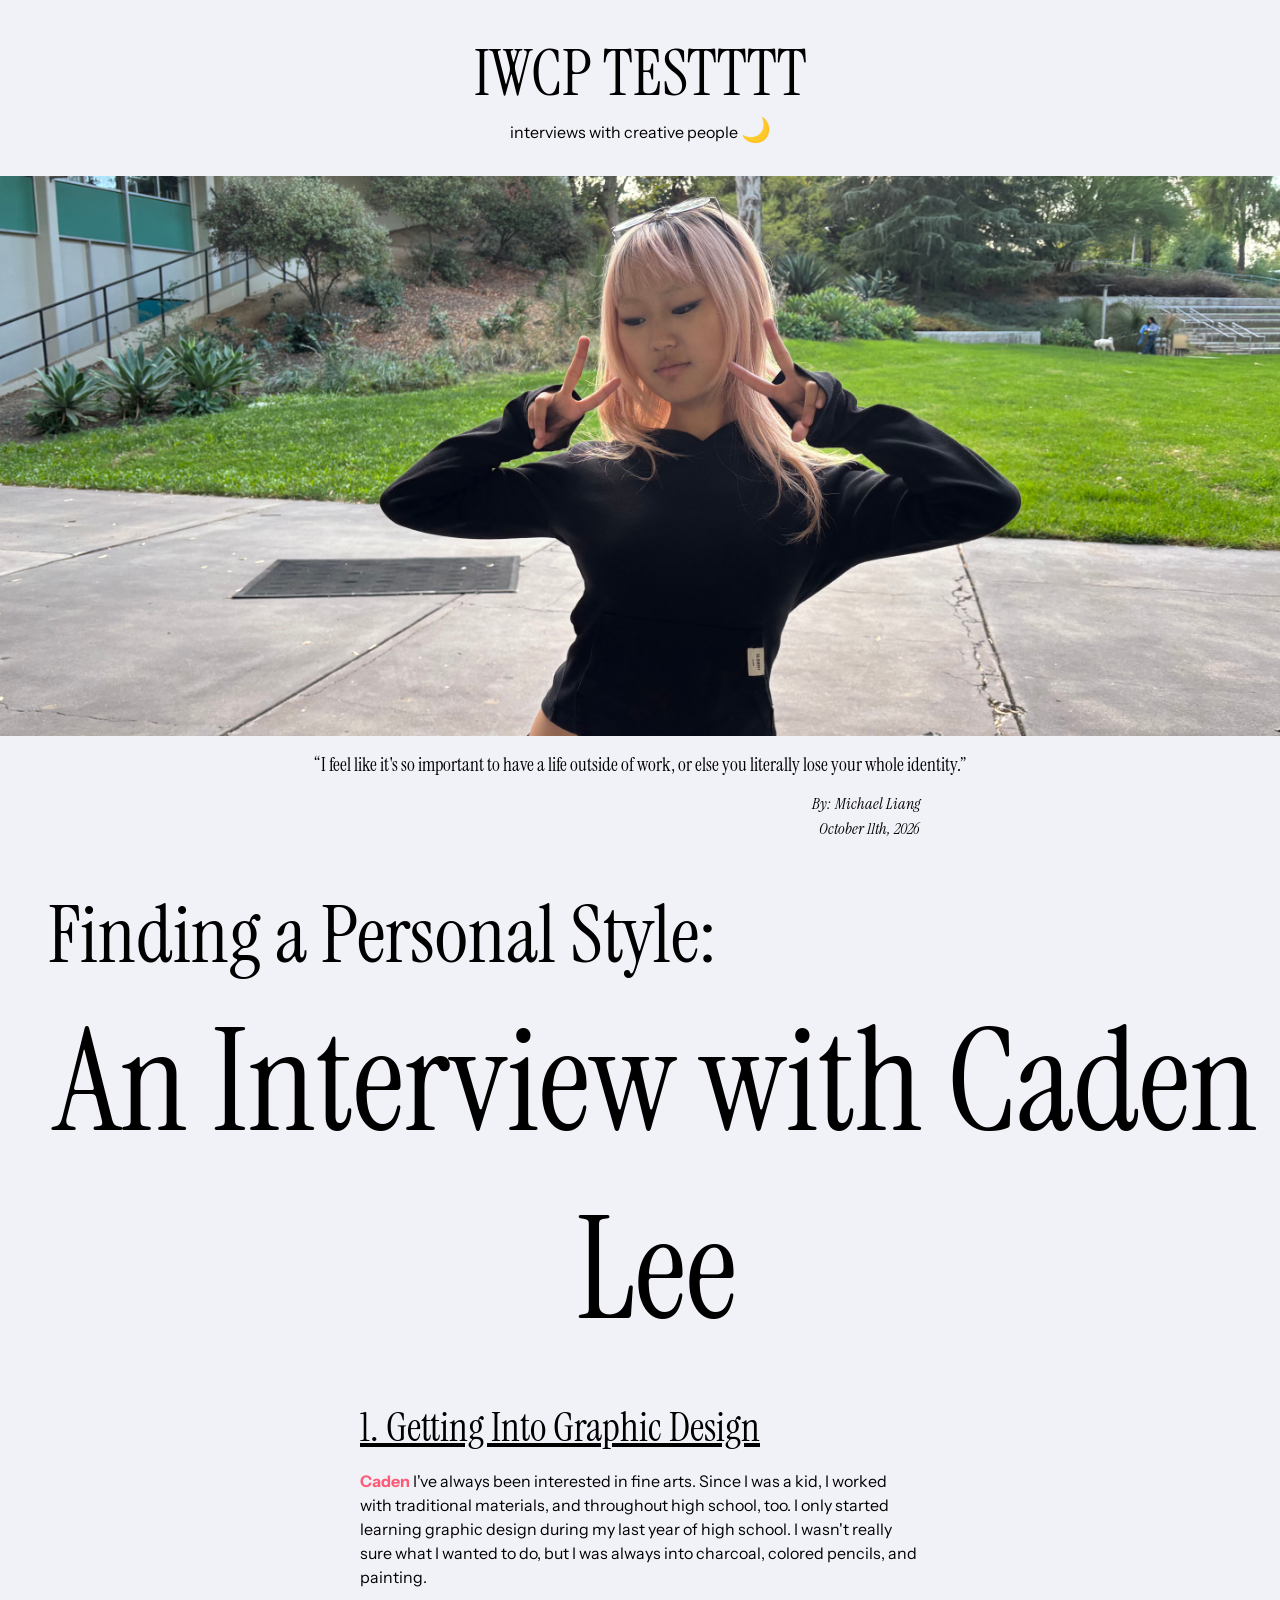
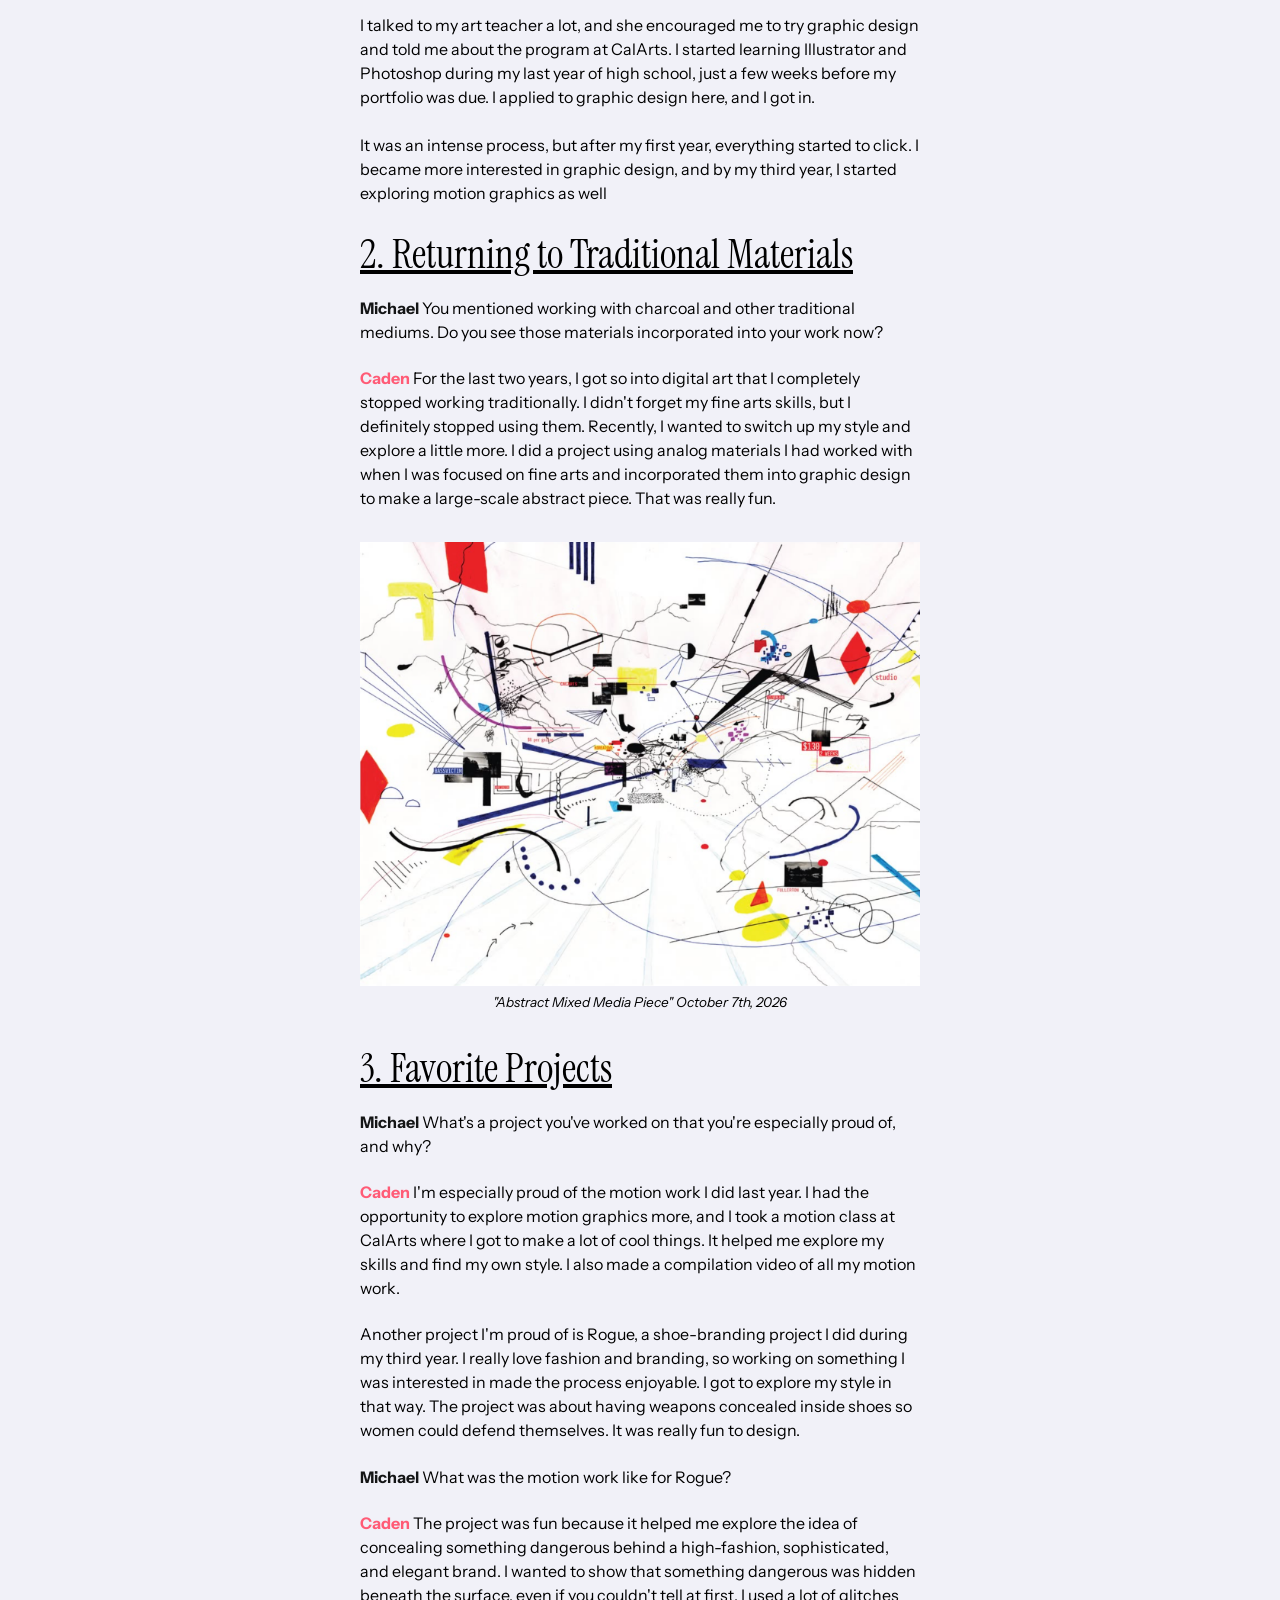
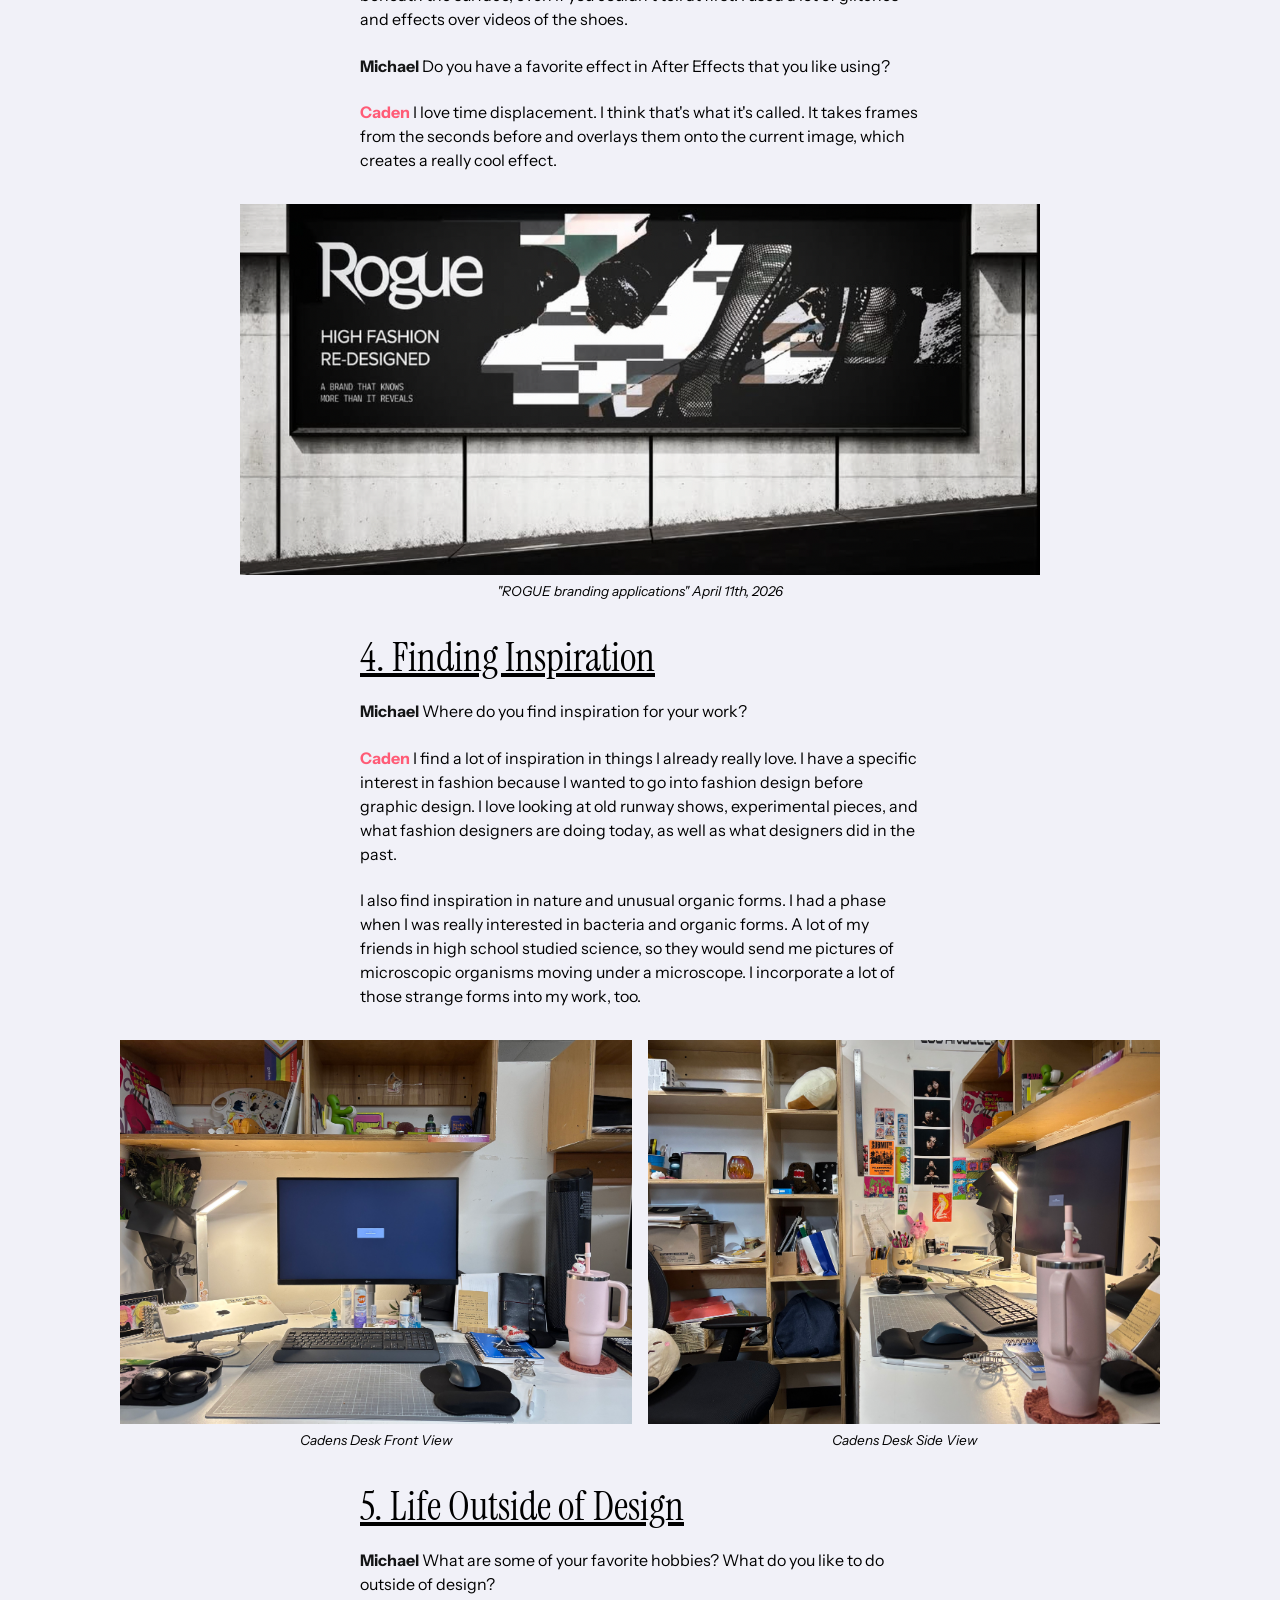
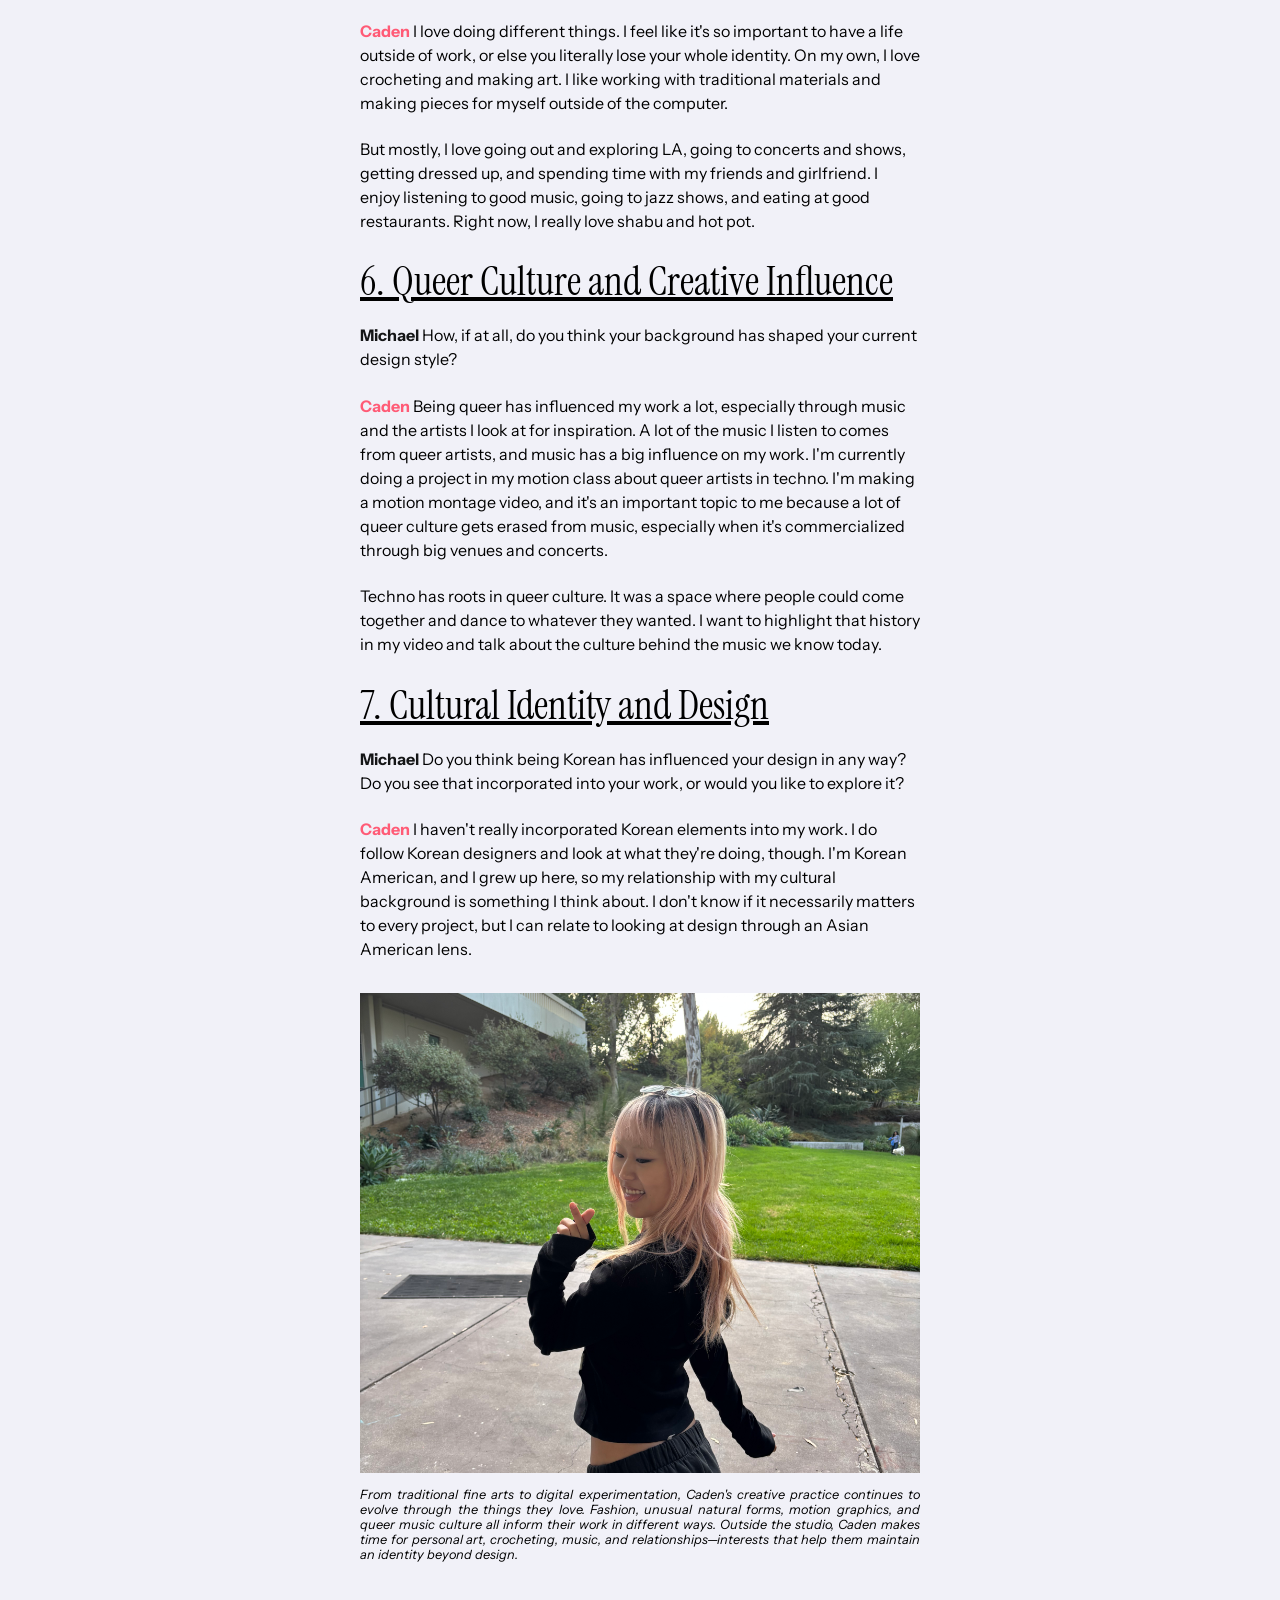
==== index.html @ aed2c6a7 "Add initial project files including HTML, CSS, JS, and images" ====
<!DOCTYPE html>
<html lang="en">
<head>
	<meta charset="utf-8">
	<meta content="initial-scale=1.0,width=device-width" name="viewport">

	<title>IWCP Interviews With Creative People </title>

	
<link rel="preconnect" href="https://fonts.googleapis.com">
<link rel="preconnect" href="https://fonts.gstatic.com" crossorigin>
<link href="https://fonts.googleapis.com/css2?family=Instrument+Sans:ital,wght@0,400..700;1,400..700&family=Instrument+Serif:ital@0;1&display=swap" rel="stylesheet">

	<link href="css/reset.css" rel="stylesheet" type="text/css">
	<link href="css/styles.css" rel="stylesheet" type="text/css">
	
	<script src="js/scripts.js"></script>
</head>






<body>


	<h2 class="website_logo">
			IWCP testttt
		</h2>

	<h3 class="website_sub_logo">	
		interviews with creative people 
		
<input type="checkbox" id="darkmode">

<label for="darkmode" class="theme-icon">
    <span class="moon">🌙</span>
    <span class="sun">☀️</span>
</label>


	</h3>

	<!-- caption under image-->

		<div class="caden_image">
		<img src="images/cadenimage.jpeg" alt="Caden">
	    </div>

		<div class="caden_header">
	<div class="caden_quote">
		“I feel like it's so important to have a life outside of work, or else you literally lose your whole identity.”
	</div>
	<div class="caden_text">By: Michael Liang</div>
	<div class="caden_subtext">October 11th, 2026</div>
</div>


<!-- title -->

<div class="caden_headertwo">

<div class="Caden_title">
	<h1>Finding a Personal Style:</h1>

	</div>


	<div class="Caden_maintitle">
	<h1> An Interview with Caden Lee</h1>

	</div>

</div>


	<!-- interview section-->

<main class="article">

    <section class="article_section">
        <h2>1. Getting Into Graphic Design</h2>
        <p> <span class="Caden"> Caden</span> I've always been interested in fine arts. Since I was a kid, I worked with traditional materials, and throughout high school, too. I only started learning graphic design during my last year of high school. I wasn't really sure what I wanted to do, but I was always into charcoal, colored pencils, and painting. <br><br>
 I talked to my art teacher a lot, and she encouraged me to try graphic design and told me about the program at CalArts. I started learning Illustrator and Photoshop during my last year of high school, just a few weeks before my portfolio was due. I applied to graphic design here, and I got in.  <br><br>
It was an intense process, but after my first year, everything started to click. I became more interested in graphic design, and by my third year, I started exploring motion graphics as well</p>
    </section>



    <section class="article_section">
        <h2>2. Returning to Traditional Materials</h2>
        <p> <span class="Michael"> Michael </span> You mentioned working with charcoal and other traditional mediums. Do you see those materials incorporated into your work now?</p>

  <p> <span class="Caden"> Caden </span>For the last two years, I got so into digital art that I completely stopped working traditionally. I didn't forget my fine arts skills, but I definitely stopped using them. Recently, I wanted to switch up my style and explore a little more. I did a project using analog materials I had worked with when I was focused on fine arts and incorporated them into graphic design to make a large-scale abstract piece. That was really fun.</p>
    </section>



	<div class="article_image">
    <img src="images/caden mixed media.png" alt="Caden's mixed media piece">
    <p class="image_caption">"Abstract Mixed Media Piece" October 7th, 2026</p>
</div>


   


    <section class="article_section">
        <h2>3. Favorite Projects</h2>
        <p> <span class="Michael"> Michael </span> What's a project you've worked on that
you're especially proud of, and why? </p>

<p> <span class="Caden"> Caden </span> I'm especially proud of the motion work I did
last year. I had the opportunity to explore motion
graphics more, and I took a motion class at CalArts
where I got to make a lot of cool things. It helped me
explore my skills and find my own style. I also made
a compilation video of all my motion work.</p>

<p>Another project I'm proud of is Rogue, a shoe-branding
project I did during my third year. I really love fashion
and branding, so working on something I was interested
in made the process enjoyable. I got to explore my style
in that way. The project was about having weapons concealed inside
shoes so women could defend themselves. It was really
fun to design.</p>


<p> <span class="Michael"> Michael </span> What was the motion work like for Rogue?</p>

 <p> <span class="Caden"> Caden </span>The project was fun because it helped me explore
the idea of concealing something dangerous behind a
high-fashion, sophisticated, and elegant brand. I wanted
to show that something dangerous was hidden beneath
the surface, even if you couldn't tell at first. I used
a lot of glitches and effects over videos of the shoes.</p>

<p> <span class="Michael"> Michael </span> Do you have a favorite effect in After Effects
that you like using?</p>

 <p> <span class="Caden"> Caden </span> I love time displacement. I think that's what it's
called. It takes frames from the seconds before and
overlays them onto the current image, which creates
a really cool effect.</p>
     
   </section>


<div class="article_image_rouge">
    <img src="images/caden rouge.png" alt="caden rouge">
    <p class="image_caption_rouge">"ROGUE branding applications" April 11th, 2026</p>
</div>


 <section class="article_section">
        <h2>4. Finding Inspiration</h2>
        <p> <span class="Michael"> Michael </span> Where do you find inspiration for
your work? </p>

 <p> <span class="Caden"> Caden </span> I find a lot of inspiration in things I already
really love. I have a specific interest in fashion
because I wanted to go into fashion design before
graphic design. I love looking at old runway shows,
experimental pieces, and what fashion designers are
doing today, as well as what designers did in the past.</p>

<p>I also find inspiration in nature and unusual organic
forms. I had a phase when I was really interested in
bacteria and organic forms. A lot of my friends in high
school studied science, so they would send me pictures
of microscopic organisms moving under a microscope.
I incorporate a lot of those strange forms into my work,
too.</p>
     
   </section>


<div class="cadendesk">

    <div class="cadens_deskside">
        <img src="images/caden front desk.jpeg" alt="Cadens Front Desk">
        <p class="desk_caption">Cadens Desk Front View</p>
    </div>

    <div class="cadens_deskside">
        <img src="images/caden side desk .jpeg" alt="Cadens Side Desk ">
        <p class="desk_caption">Cadens Desk Side View</p>
    </div>

</div>

<section class="article_section">
        <h2>5. Life Outside of Design</h2>
        <p> <span class="Michael"> Michael </span> What are some of your favorite hobbies?
What do you like to do outside of design? </p>

<p> <span class="Caden"> Caden  </span>I love doing different things. I feel like it's so
important to have a life outside of work, or else you
literally lose your whole identity. On my own, I love crocheting and making art. I like
working with traditional materials and making pieces
for myself outside of the computer.</p>

<p>But mostly, I love going out and exploring LA, going to
concerts and shows, getting dressed up, and spending
time with my friends and girlfriend. I enjoy listening to
good music, going to jazz shows, and eating at good
restaurants. Right now, I really love shabu and hot pot.</p>
     
   </section>

   <section class="article_section">
        <h2>6. Queer Culture and Creative Influence</h2>
       <p> <span class="Michael"> Michael </span> How, if at all, do you think your background
has shaped your current design style?</p>

<p> <span class="Caden"> Caden </span> Being queer has influenced my work a lot, especially
through music and the artists I look at for inspiration. A lot
of the music I listen to comes from queer artists, and music
has a big influence on my work. I'm currently doing a project
in my motion class about queer artists in techno. I'm making
a motion montage video, and it's an important topic to me
because a lot of queer culture gets erased from music,
especially when it's commercialized through big venues
and concerts.<p>

<p>Techno has roots in queer culture. It was a space where
people could come together and dance to whatever they
wanted. I want to highlight that history in my video and talk
about the culture behind the music we know today.</p>
     
   </section>

   <section class="article_section">
        <h2>7. Cultural Identity and Design</h2>
        <p> <span class="Michael"> Michael </span>Do you think being Korean has influenced your
design in any way? Do you see that incorporated into your
work, or would you like to explore it?</p>

<p> <span class="Caden"> Caden</span> I haven't really incorporated Korean elements into
my work. I do follow Korean designers and look at what
they're doing, though. I'm Korean American, and I grew up
here, so my relationship with my cultural background is
something I think about. I don't know if it necessarily
matters to every project, but I can relate to looking at
design through an Asian American lens.</p>
     
   </section>

<div class="caden_lastimage">
	<div class="lastimage_crop">
    <img src="images/Caden heart.jpeg" alt="Caden's mixed media piece">
	</div>
    <p class="cadenimage_caption">
From traditional fine arts to digital experimentation,
Caden's creative practice continues to evolve through the
things they love. Fashion, unusual natural forms, motion
graphics, and queer music culture all inform their work in
different ways. Outside the studio, Caden makes time for
personal art, crocheting, music, and relationships—interests
that help them maintain an identity beyond design.</p>
</div>







</main>



</body>
</html>
---- css/styles.css ----
:root {
	/* Colors */
	--text: black;
	--michaeltext:rgb(20, 21, 22);
	--cadentext:rgb(255, 91, 118);
	--accent2: #23e5ff;
	--accent2-dark: #55ffeb;
	--accent4-dark: #008262;
	--bg: #F1F1F8;
	--bg-light: #b0f18d;
	--buttoncolor: yellow;
	--buttoncolor-pink: pink;

	/* Margins */
	--margin-outside: 1rem;
	--margin-bottom: 3rem;
	--margin-right: 1.2rem;
	--margin-left: 0rem;

	@media screen and (min-width: 850px) {
		--margin-outside: 1rem;
		--margin-bottom: 2rem;
	}

	/* Max-Width */
	--max-width: 80rem;
}


/* Header */


.website_logo {
	font-family: "Instrument Serif", serif;
	font-size: 4rem;
	margin-top: 2rem;
	text-transform: uppercase;
	text-align: center;
	color: var(--text);


}



.website_sub_logo {
	font-family: "Instrument Sans", sans-serif;
	font-size: 1rem;
	text-align: center;
	color: var(--text);
}

/* Body */

body {
	font-family: "Instrument Sans", sans-serif;
	color: var(--text);
	background-color: var(--bg);
}


.caden_image {
	width: 100%;
	height: 35rem;
	margin-top: 2rem;
	margin-bottom:0rem;
}

.caden_image img {
	width: 100%;
	height: 100%;
	object-fit: cover;
	display: block;
}






/* Caption under image */

.caden_text,
.caden_subtext {
    max-width: 35rem;
    margin-left: auto;
    margin-right: auto;
    text-align: right;
    color: var(--text);
    font-family: "Instrument Serif", serif;
    font-style: italic;
}


.caden_header {
    max-width: 45rem;
    margin-left: auto;
    margin-right: auto;
    text-align: center;
    color: var(--text);
    font-family: "Instrument Serif", serif;
    font-style: italic;
	
}

.caden_header {
    font-size: 1.2rem;
    margin-bottom: 0.5rem;
	padding: 1rem;
}

.caden_text {
    font-size: 1rem;
    margin-top: 1rem;
    margin-bottom: 0.25rem;
}

.caden_subtext {
    font-size: 1rem;
    margin-top: 0;
    margin-bottom: 0.25rem;
}

/*title*/

.caden_headertwo {
    display: grid;
    grid-template-columns: 1fr;
    gap: 0rem;
	padding:1rem;
}


.Caden_title{
	
	font-size: 2rem;
		font-family: "Instrument Serif", italic;


	@media screen and (min-width:850px) {
		font-family: "Instrument Serif", italic;
	font-size: 5rem;
	margin-left: 2rem;
	text-align: left;
	font-weight: italic;
	color: var(--text);
	margin-top: 0;
		}

}


.Caden_maintitle{
	font-size:4rem;
	font-family: "Instrument Serif", italic;


	@media screen and (min-width:850px) {
		font-family: "Instrument Serif", italic;
	font-size: 9rem;
	margin-bottom: 0.4rem;
	margin-left: 2rem;
	text-align: center;
	font-weight: italic;
	color: var(--text);
		}
}

/*interivew*/

.article {
    width: 100%;
    max-width: 70rem;
    margin: 0 auto;
    padding: 1rem;
}

/* for aligned images*/
.article_image {
    max-width: 35rem;
    margin: 2rem auto;
}

.article_image img {
    display: block;
    width: 100%;
    height: auto;
}


.image_caption {
    font-family: "Instrument Sans", sans-serif;
    font-size: 0.85rem;
    font-style: italic;
    text-align: center;
    margin-top: 0.5rem;
}


/*for header questions*/
.article_section h2 {
    font-family: "Instrument Serif", serif;
    font-size: 2.5rem;
    color: var(--text);
    max-width: 35rem;
    margin: 0 auto 0.75rem;
    text-align: left;
	margin-bottom: 1rem;
	text-decoration: underline;
}

/*for question answers*/
.article_section p {
    font-family: "Instrument Sans", thin;
    font-size: 1rem;
    color: var(--text);
    line-height: 1.5rem;
    text-align: left;
    max-width: 35rem;
    margin: 0 auto 1rem;
	margin-bottom: 1.4rem;
}


/*michael*/
.Michael {
	font-family: "Instrument Sans", bold;
	font-style: bold;
	font-weight:bold;
	color:var(--michaeltext);

	
}


/*caden*/
.Caden {
	font-family: "Instrument Sans", bold;
	font-style: bold;
	font-weight:bold;
	color:var(--cadentext);

}


/* for Rogue */
.article_image_rouge {
    width: 100%;
    max-width: 50rem;
    margin: 2rem auto;
}

.article_image_rouge img {
    display: block;
    width: 100%;
    height: auto;
}

.article_image_rouge .image_caption_rouge {
    display: block;
    width: 100%;
    max-width: none;
    margin: 0.5rem 0 0;
    text-align: center;
    font-family: "Instrument Sans", sans-serif;
    font-size: 0.85rem;
    font-style: italic;
}

/*cadens desk*/

.cadendesk {
   
	max-width:50rem;


	@media screen and (min-width:850px) {
		 display: grid;
    grid-template-columns: 1fr 1fr;
    gap: 1rem;
    width: 100%;
    max-width: 65rem;
    margin: 2rem auto;
		}
}



.cadens_deskside {
    width: 100%;
}

.cadens_deskside img {
    display: block;
    width: 100%;
    height: auto;
}

.desk_caption {
text-align:center;
margin-bottom:0.4rem;
margin-top:0.4rem;
font-size:0.85rem;


	@media screen and (min-width:850px) {
		  width: 100%;
    max-width: none;
    margin: 0.5rem 0 0;
    font-family: "Instrument Sans", sans-serif;
    font-size: 0.85rem;
    font-style: italic;
    text-align: center;

		}

	
}

/*cadenlast image*/

.caden_lastimage {
    width: 100%;
    max-width: 35rem;
    margin: 2rem auto;
}

.lastimage_crop {
    width: 100%;
    height: 30rem;
    overflow: hidden;
}

.lastimage_crop img {
    width: 100%;
    height: 100%;
    object-fit: cover;
    display: block;
}

.caden_lastimage .cadenimage_caption {
    width: 100%;
    max-width: none;
    margin: 0.9rem 0 0;
    font-family: "Instrument Sans", sans-serif;
    font-size: 0.8rem;
    font-style: italic;
    text-align: justify;
}

/* dark mode */
#darkmode {
    display: none;
}

.theme-icon {
    cursor: pointer;
    font-size: 1.5rem;
}


.sun {
    display: none;
}


#darkmode:checked + .theme-icon .moon {
    display: none;
}

#darkmode:checked + .theme-icon .sun {
    display: inline;
}

body:has(#darkmode:checked) {
    --bg: #141516;
    --text: #F1F1F8;
    --michaeltext: #F1F1F8;
    --cadentext: #ff5b76;
    --accent2: #55ffeb;
    --buttoncolor: #55ffeb;
}
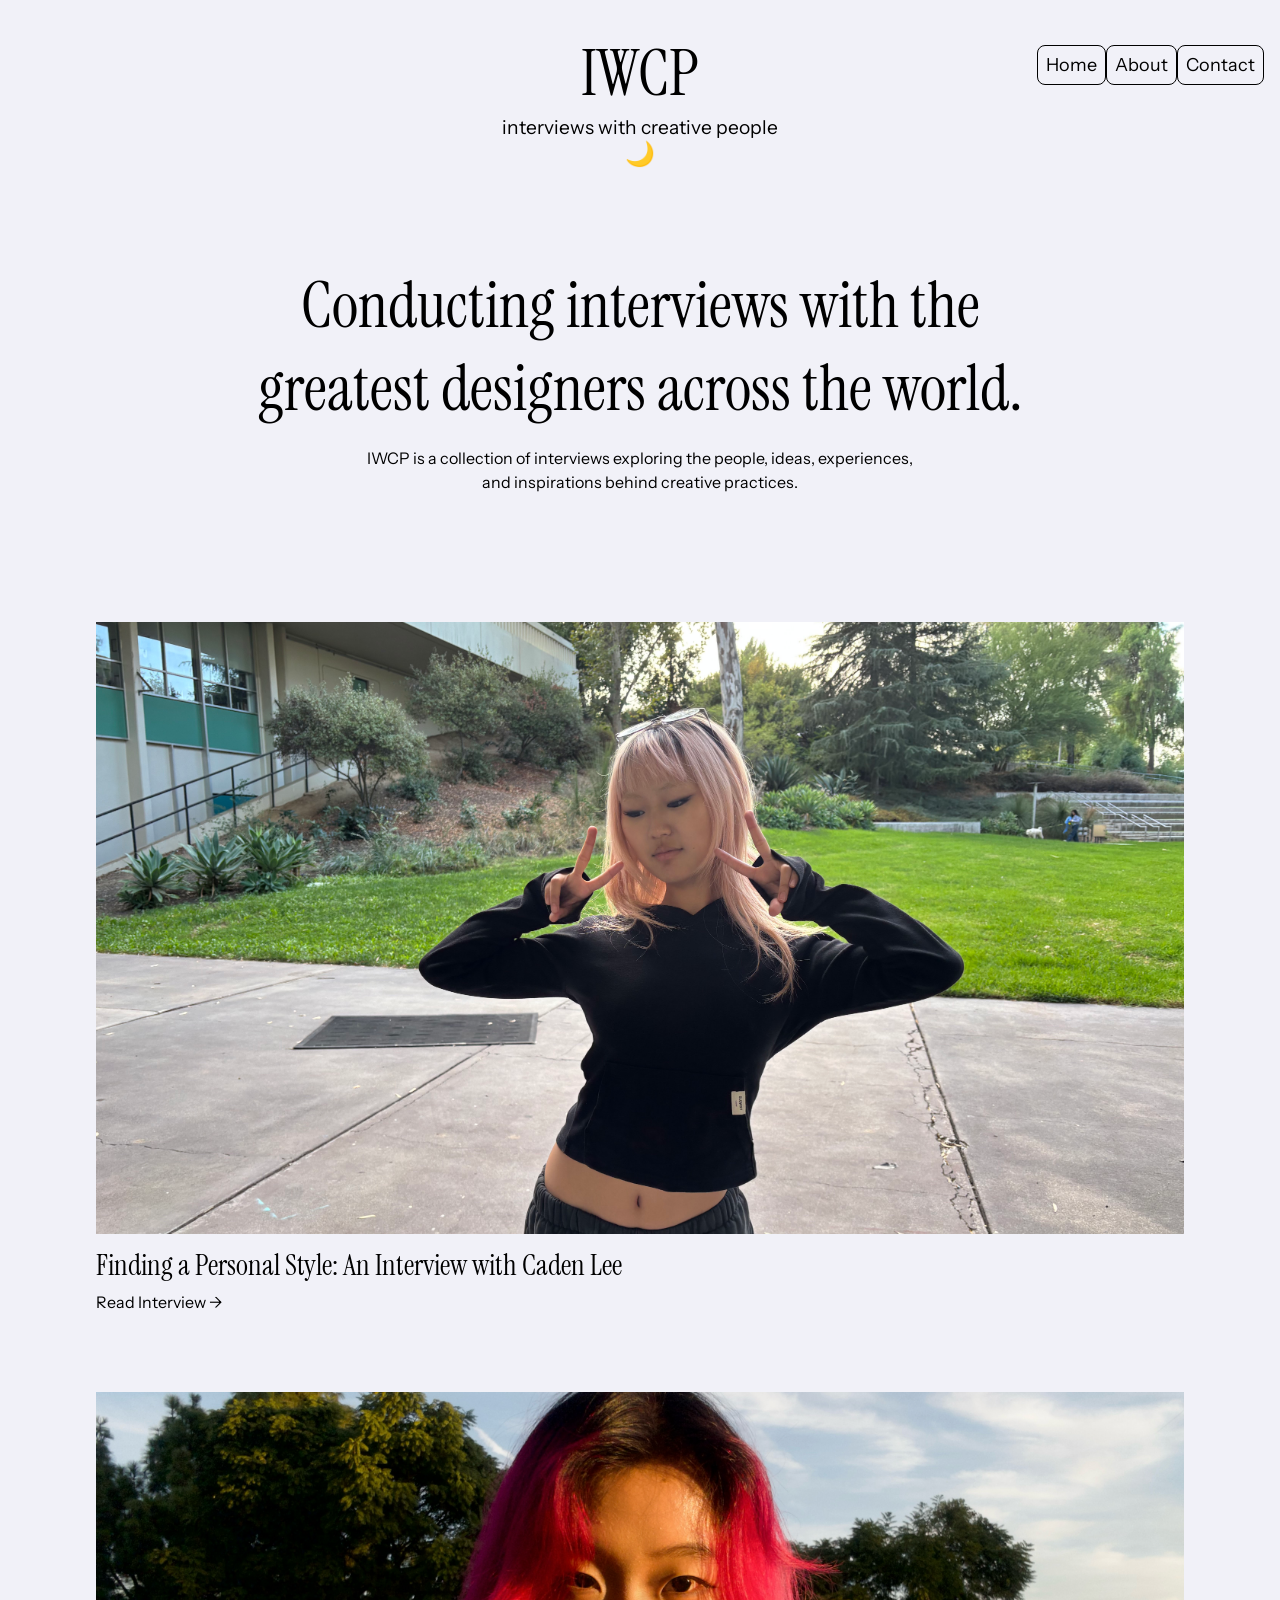
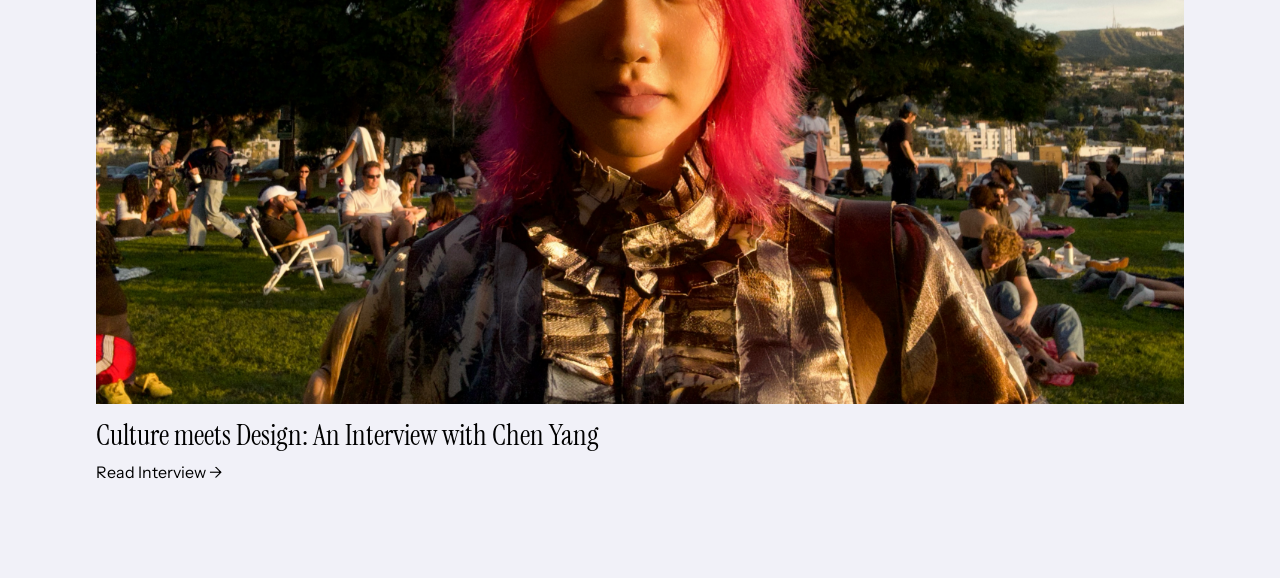
==== commit 555ab160: "inital commit" ====
--- a/index.html
+++ b/index.html
@@ -1,275 +1,92 @@
-<!DOCTYPE html>
-<html lang="en">
-<head>
-	<meta charset="utf-8">
-	<meta content="initial-scale=1.0,width=device-width" name="viewport">
-
-	<title>IWCP Interviews With Creative People </title>
-
-	
-<link rel="preconnect" href="https://fonts.googleapis.com">
-<link rel="preconnect" href="https://fonts.gstatic.com" crossorigin>
-<link href="https://fonts.googleapis.com/css2?family=Instrument+Sans:ital,wght@0,400..700;1,400..700&family=Instrument+Serif:ital@0;1&display=swap" rel="stylesheet">
-
-	<link href="css/reset.css" rel="stylesheet" type="text/css">
-	<link href="css/styles.css" rel="stylesheet" type="text/css">
-	
-	<script src="js/scripts.js"></script>
-</head>
-
-
-
-
-
-
-<body>
-
-
-	<h2 class="website_logo">
-			IWCP testttt
-		</h2>
-
-	<h3 class="website_sub_logo">	
-		interviews with creative people 
-		
-<input type="checkbox" id="darkmode">
-
-<label for="darkmode" class="theme-icon">
-    <span class="moon">🌙</span>
-    <span class="sun">☀️</span>
-</label>
-
-
-	</h3>
-
-	<!-- caption under image-->
-
-		<div class="caden_image">
-		<img src="images/cadenimage.jpeg" alt="Caden">
-	    </div>
-
-		<div class="caden_header">
-	<div class="caden_quote">
-		“I feel like it's so important to have a life outside of work, or else you literally lose your whole identity.”
-	</div>
-	<div class="caden_text">By: Michael Liang</div>
-	<div class="caden_subtext">October 11th, 2026</div>
-</div>
-
-
-<!-- title -->
-
-<div class="caden_headertwo">
-
-<div class="Caden_title">
-	<h1>Finding a Personal Style:</h1>
-
-	</div>
-
-
-	<div class="Caden_maintitle">
-	<h1> An Interview with Caden Lee</h1>
-
-	</div>
-
-</div>
-
-
-	<!-- interview section-->
-
-<main class="article">
-
-    <section class="article_section">
-        <h2>1. Getting Into Graphic Design</h2>
-        <p> <span class="Caden"> Caden</span> I've always been interested in fine arts. Since I was a kid, I worked with traditional materials, and throughout high school, too. I only started learning graphic design during my last year of high school. I wasn't really sure what I wanted to do, but I was always into charcoal, colored pencils, and painting. <br><br>
- I talked to my art teacher a lot, and she encouraged me to try graphic design and told me about the program at CalArts. I started learning Illustrator and Photoshop during my last year of high school, just a few weeks before my portfolio was due. I applied to graphic design here, and I got in.  <br><br>
-It was an intense process, but after my first year, everything started to click. I became more interested in graphic design, and by my third year, I started exploring motion graphics as well</p>
-    </section>
-
-
-
-    <section class="article_section">
-        <h2>2. Returning to Traditional Materials</h2>
-        <p> <span class="Michael"> Michael </span> You mentioned working with charcoal and other traditional mediums. Do you see those materials incorporated into your work now?</p>
-
-  <p> <span class="Caden"> Caden </span>For the last two years, I got so into digital art that I completely stopped working traditionally. I didn't forget my fine arts skills, but I definitely stopped using them. Recently, I wanted to switch up my style and explore a little more. I did a project using analog materials I had worked with when I was focused on fine arts and incorporated them into graphic design to make a large-scale abstract piece. That was really fun.</p>
-    </section>
-
-
-
-	<div class="article_image">
-    <img src="images/caden mixed media.png" alt="Caden's mixed media piece">
-    <p class="image_caption">"Abstract Mixed Media Piece" October 7th, 2026</p>
-</div>
-
-
-   
-
-
-    <section class="article_section">
-        <h2>3. Favorite Projects</h2>
-        <p> <span class="Michael"> Michael </span> What's a project you've worked on that
-you're especially proud of, and why? </p>
-
-<p> <span class="Caden"> Caden </span> I'm especially proud of the motion work I did
-last year. I had the opportunity to explore motion
-graphics more, and I took a motion class at CalArts
-where I got to make a lot of cool things. It helped me
-explore my skills and find my own style. I also made
-a compilation video of all my motion work.</p>
-
-<p>Another project I'm proud of is Rogue, a shoe-branding
-project I did during my third year. I really love fashion
-and branding, so working on something I was interested
-in made the process enjoyable. I got to explore my style
-in that way. The project was about having weapons concealed inside
-shoes so women could defend themselves. It was really
-fun to design.</p>
-
-
-<p> <span class="Michael"> Michael </span> What was the motion work like for Rogue?</p>
-
- <p> <span class="Caden"> Caden </span>The project was fun because it helped me explore
-the idea of concealing something dangerous behind a
-high-fashion, sophisticated, and elegant brand. I wanted
-to show that something dangerous was hidden beneath
-the surface, even if you couldn't tell at first. I used
-a lot of glitches and effects over videos of the shoes.</p>
-
-<p> <span class="Michael"> Michael </span> Do you have a favorite effect in After Effects
-that you like using?</p>
-
- <p> <span class="Caden"> Caden </span> I love time displacement. I think that's what it's
-called. It takes frames from the seconds before and
-overlays them onto the current image, which creates
-a really cool effect.</p>
-     
-   </section>
-
-
-<div class="article_image_rouge">
-    <img src="images/caden rouge.png" alt="caden rouge">
-    <p class="image_caption_rouge">"ROGUE branding applications" April 11th, 2026</p>
-</div>
-
-
- <section class="article_section">
-        <h2>4. Finding Inspiration</h2>
-        <p> <span class="Michael"> Michael </span> Where do you find inspiration for
-your work? </p>
-
- <p> <span class="Caden"> Caden </span> I find a lot of inspiration in things I already
-really love. I have a specific interest in fashion
-because I wanted to go into fashion design before
-graphic design. I love looking at old runway shows,
-experimental pieces, and what fashion designers are
-doing today, as well as what designers did in the past.</p>
-
-<p>I also find inspiration in nature and unusual organic
-forms. I had a phase when I was really interested in
-bacteria and organic forms. A lot of my friends in high
-school studied science, so they would send me pictures
-of microscopic organisms moving under a microscope.
-I incorporate a lot of those strange forms into my work,
-too.</p>
-     
-   </section>
-
-
-<div class="cadendesk">
-
-    <div class="cadens_deskside">
-        <img src="images/caden front desk.jpeg" alt="Cadens Front Desk">
-        <p class="desk_caption">Cadens Desk Front View</p>
-    </div>
-
-    <div class="cadens_deskside">
-        <img src="images/caden side desk .jpeg" alt="Cadens Side Desk ">
-        <p class="desk_caption">Cadens Desk Side View</p>
-    </div>
-
-</div>
-
-<section class="article_section">
-        <h2>5. Life Outside of Design</h2>
-        <p> <span class="Michael"> Michael </span> What are some of your favorite hobbies?
-What do you like to do outside of design? </p>
-
-<p> <span class="Caden"> Caden  </span>I love doing different things. I feel like it's so
-important to have a life outside of work, or else you
-literally lose your whole identity. On my own, I love crocheting and making art. I like
-working with traditional materials and making pieces
-for myself outside of the computer.</p>
-
-<p>But mostly, I love going out and exploring LA, going to
-concerts and shows, getting dressed up, and spending
-time with my friends and girlfriend. I enjoy listening to
-good music, going to jazz shows, and eating at good
-restaurants. Right now, I really love shabu and hot pot.</p>
-     
-   </section>
-
-   <section class="article_section">
-        <h2>6. Queer Culture and Creative Influence</h2>
-       <p> <span class="Michael"> Michael </span> How, if at all, do you think your background
-has shaped your current design style?</p>
-
-<p> <span class="Caden"> Caden </span> Being queer has influenced my work a lot, especially
-through music and the artists I look at for inspiration. A lot
-of the music I listen to comes from queer artists, and music
-has a big influence on my work. I'm currently doing a project
-in my motion class about queer artists in techno. I'm making
-a motion montage video, and it's an important topic to me
-because a lot of queer culture gets erased from music,
-especially when it's commercialized through big venues
-and concerts.<p>
-
-<p>Techno has roots in queer culture. It was a space where
-people could come together and dance to whatever they
-wanted. I want to highlight that history in my video and talk
-about the culture behind the music we know today.</p>
-     
-   </section>
-
-   <section class="article_section">
-        <h2>7. Cultural Identity and Design</h2>
-        <p> <span class="Michael"> Michael </span>Do you think being Korean has influenced your
-design in any way? Do you see that incorporated into your
-work, or would you like to explore it?</p>
-
-<p> <span class="Caden"> Caden</span> I haven't really incorporated Korean elements into
-my work. I do follow Korean designers and look at what
-they're doing, though. I'm Korean American, and I grew up
-here, so my relationship with my cultural background is
-something I think about. I don't know if it necessarily
-matters to every project, but I can relate to looking at
-design through an Asian American lens.</p>
-     
-   </section>
-
-<div class="caden_lastimage">
-	<div class="lastimage_crop">
-    <img src="images/Caden heart.jpeg" alt="Caden's mixed media piece">
-	</div>
-    <p class="cadenimage_caption">
-From traditional fine arts to digital experimentation,
-Caden's creative practice continues to evolve through the
-things they love. Fashion, unusual natural forms, motion
-graphics, and queer music culture all inform their work in
-different ways. Outside the studio, Caden makes time for
-personal art, crocheting, music, and relationships—interests
-that help them maintain an identity beyond design.</p>
-</div>
-
-
-
-
-
-
-
-</main>
-
-
-
-</body>
-</html>+<!DOCTYPE html>
+<html lang="en">
+<head>
+    <meta charset="utf-8">
+    <meta name="viewport" content="width=device-width, initial-scale=1.0">
+
+    <title>IWCP — Interviews With Creative People</title>
+
+    <link rel="preconnect" href="https://fonts.googleapis.com">
+    <link rel="preconnect" href="https://fonts.gstatic.com" crossorigin>
+    <link href="https://fonts.googleapis.com/css2?family=Instrument+Sans:ital,wght@0,400..700;1,400..700&family=Instrument+Serif:ital@0;1&display=swap" rel="stylesheet">
+
+    <link href="css/reset.css" rel="stylesheet">
+    <link href="css/styles.css" rel="stylesheet">
+</head>
+
+<body>
+
+<header class="site-header">
+
+    <h2 class="website_logo">IWCP</h2>
+
+    <p class="interviews">interviews with creative people</p>
+
+    <nav class="site-nav">
+
+        <input type="checkbox" id="darkmode">
+
+        <label for="darkmode" class="theme-icon">
+            <span class="moon">🌙</span>
+            <span class="sun">☀️</span>
+        </label>
+
+        <ul class="site-nav__links">
+            <li><a href="index.html">Home</a></li>
+            <li><a href="#">About</a></li>
+            <li><a href="#">Contact</a></li>
+        </ul>
+
+    </nav>
+
+</header>
+
+<main>
+
+    <section class="home-intro">
+        <h1>Conducting interviews with the greatest designers across the world.</h1>
+
+        <p>
+            IWCP is a collection of interviews exploring the
+            people, ideas, experiences, and inspirations behind
+            creative practices.
+        </p>
+    </section>
+
+    <section class="interview-list">
+
+    
+
+		<div class="interview-card">
+        <a href="caden.html">
+            <div class="card-images">
+            <img src="images/cadenimage.jpeg" alt="Caden artwork">
+            <img src="images/caden mixed media.png" alt="More of Caden's artwork">
+
+			</div>
+			<h3>Finding a Personal Style: An Interview with Caden Lee</h3>
+			    <p>Read Interview →</p>
+
+        
+
+        </a>
+</div>
+
+<div class="interview-card">
+<a href="Chen.html">
+	<div class="card-images">
+    <img src="images/Chen Portrait.jpeg" alt="Second Interviewee">
+	<img src="images/chen drawing.png" alt="Second Interviewee">
+
+	</div>
+    <h3>Culture meets Design: An Interview with Chen Yang</h3>
+    <p>Read Interview →</p>
+</a>
+
+</div>
+    </section>
+
+</main>
+
+</body>
+</html>
--- a/css/styles.css
+++ b/css/styles.css
@@ -1,86 +1,156 @@
+
+/* ========================================
+   1. GLOBAL VARIABLES
+======================================== */
 
 :root {
-	/* Colors */
-	--text: black;
-	--michaeltext:rgb(20, 21, 22);
-	--cadentext:rgb(255, 91, 118);
-	--accent2: #23e5ff;
-	--accent2-dark: #55ffeb;
-	--accent4-dark: #008262;
-	--bg: #F1F1F8;
-	--bg-light: #b0f18d;
-	--buttoncolor: yellow;
-	--buttoncolor-pink: pink;
-
-	/* Margins */
-	--margin-outside: 1rem;
-	--margin-bottom: 3rem;
-	--margin-right: 1.2rem;
-	--margin-left: 0rem;
-
-	@media screen and (min-width: 850px) {
-		--margin-outside: 1rem;
-		--margin-bottom: 2rem;
-	}
-
-	/* Max-Width */
-	--max-width: 80rem;
-}
-
-
-/* Header */
-
-
+    /* Colors */
+    --text: black;
+    --michaeltext: rgb(20, 21, 22);
+    --cadentext: rgb(255, 91, 118);
+    --accent2: #23e5ff;
+    --accent2-dark: #55ffeb;
+    --accent4-dark: #008262;
+    --bg: #F1F1F8;
+    --bg-light: #b0f18d;
+    --buttoncolor: yellow;
+    --buttoncolor-pink: pink;
+
+    /* Margins */
+    --margin-outside: 1rem;
+    --margin-bottom: 3rem;
+    --margin-right: 1.2rem;
+    --margin-left: 0rem;
+
+    /* Maximum Width */
+    --max-width: 80rem;
+
+    @media screen and (min-width: 850px) {
+        --margin-outside: 1rem;
+        --margin-bottom: 2rem;
+    }
+}
+
+
+/* ========================================
+   2. GENERAL PAGE STYLES
+======================================== */
+
+body {
+    font-family: "Instrument Sans", sans-serif;
+    color: var(--text);
+    background-color: var(--bg);
+}
+
+
+/* ========================================
+   3. HEADER & NAVIGATION
+======================================== */
+
+/* Main Header */
+.site-header {
+        display: flex;
+    flex-direction: column;
+    align-items: center;
+    width: 100%;
+}
+
+/* Website Logo */
 .website_logo {
-	font-family: "Instrument Serif", serif;
-	font-size: 4rem;
-	margin-top: 2rem;
-	text-transform: uppercase;
-	text-align: center;
-	color: var(--text);
-
-
-}
-
-
-
-.website_sub_logo {
-	font-family: "Instrument Sans", sans-serif;
-	font-size: 1rem;
-	text-align: center;
-	color: var(--text);
-}
-
-/* Body */
-
-body {
-	font-family: "Instrument Sans", sans-serif;
-	color: var(--text);
-	background-color: var(--bg);
-}
-
-
+    font-family: "Instrument Serif", serif;
+    font-size: 4rem;
+    margin-top: 2rem;
+    margin-right: auto;
+    text-transform: uppercase;
+    text-align: center;
+    color: var(--text);
+	width: 100%;
+}
+
+/* Website Subtitle */
+.interviews {
+    font-family: "Instrument Sans", sans-serif;
+    font-size: 1.2rem;
+    text-align: center;
+    color: var(--text);
+    align-items: center;
+    margin: 0 auto;
+}
+
+/* Navigation Links */
+.site-nav__links {
+     display: flex;
+    margin: 0;
+    padding: 0;
+    list-style: none;
+    position: absolute;
+    right: 1rem;
+    top: 2.8rem;
+
+
+    @media screen and (min-width: 400px) {
+        display: flex;
+    }
+
+
+
+    a {
+        font-size: 1.125rem;
+        text-decoration: none;
+        display: block;
+        border: var(--text) 1px solid;
+        border-radius: .5rem;
+        padding: .5rem;
+        text-align: center;
+    }
+
+    li:first-child a {
+        border-top-left-radius: .5rem;
+        border-bottom-left-radius: .5rem;
+    }
+
+    li:last-child a {
+        border-top-right-radius: .5rem;
+        border-bottom-right-radius: .5rem;
+        border-right-width: 1px;
+    }
+}
+
+
+/* ========================================
+   4. INTERVIEW INTRODUCTION
+======================================== */
+
+/* Main Interview Image */
 .caden_image {
-	width: 100%;
-	height: 35rem;
-	margin-top: 2rem;
-	margin-bottom:0rem;
+    width: 100%;
+    height: 35rem;
+    margin-top: 2rem;
+    margin-bottom: 0rem;
 }
 
 .caden_image img {
-	width: 100%;
-	height: 100%;
-	object-fit: cover;
-	display: block;
-}
-
-
-
-
-
-
-/* Caption under image */
-
+    width: 100%;
+    height: 100%;
+    object-fit: cover;
+    display: block;
+}
+
+/* Featured Quote and Credits */
+.caden_header {
+    max-width: 45rem;
+    margin-left: auto;
+    margin-right: auto;
+    text-align: center;
+    color: var(--text);
+    font-family: "Instrument Serif", serif;
+    font-style: italic;
+    font-size: 1.2rem;
+    margin-bottom: 0.5rem;
+    padding: 1rem;
+}
+
+/* Article Author */
 .caden_text,
 .caden_subtext {
     max-width: 35rem;
@@ -92,83 +162,70 @@
     font-style: italic;
 }
 
-
-.caden_header {
-    max-width: 45rem;
-    margin-left: auto;
-    margin-right: auto;
-    text-align: center;
-    color: var(--text);
-    font-family: "Instrument Serif", serif;
-    font-style: italic;
-	
-}
-
-.caden_header {
-    font-size: 1.2rem;
-    margin-bottom: 0.5rem;
-	padding: 1rem;
-}
-
 .caden_text {
     font-size: 1rem;
     margin-top: 1rem;
     margin-bottom: 0.25rem;
 }
 
+/* Interview Date */
 .caden_subtext {
     font-size: 1rem;
     margin-top: 0;
     margin-bottom: 0.25rem;
 }
 
-/*title*/
-
+
+/* ========================================
+   5. INTERVIEW TITLE
+======================================== */
+
+/* Title Container */
 .caden_headertwo {
     display: grid;
     grid-template-columns: 1fr;
     gap: 0rem;
-	padding:1rem;
-}
-
-
-.Caden_title{
-	
-	font-size: 2rem;
-		font-family: "Instrument Serif", italic;
-
-
-	@media screen and (min-width:850px) {
-		font-family: "Instrument Serif", italic;
-	font-size: 5rem;
-	margin-left: 2rem;
-	text-align: left;
-	font-weight: italic;
-	color: var(--text);
-	margin-top: 0;
-		}
-
-}
-
-
-.Caden_maintitle{
-	font-size:4rem;
-	font-family: "Instrument Serif", italic;
-
-
-	@media screen and (min-width:850px) {
-		font-family: "Instrument Serif", italic;
-	font-size: 9rem;
-	margin-bottom: 0.4rem;
-	margin-left: 2rem;
-	text-align: center;
-	font-weight: italic;
-	color: var(--text);
-		}
-}
-
-/*interivew*/
-
+    padding: 1rem;
+}
+
+/* Main Article Title */
+.Caden_title {
+    font-size: 2rem;
+    font-family: "Instrument Serif", serif;
+
+    @media screen and (min-width: 850px) {
+        font-family: "Instrument Serif", serif;
+        font-size: 5rem;
+        margin-left: 2rem;
+        text-align: left;
+        font-weight: italic;
+        color: var(--text);
+        margin-top: 0;
+    }
+}
+
+/* Interview Subtitle */
+.Caden_maintitle {
+    font-size: 4rem;
+    font-family: "Instrument Serif", serif;
+
+    @media screen and (min-width: 850px) {
+        font-family: "Instrument Serif", serif;
+        font-size: 9rem;
+        margin-bottom: 0.4rem;
+        margin-left: 2rem;
+        text-align: center;
+        font-weight: italic;
+        color: var(--text);
+    }
+}
+
+
+/* ========================================
+   6. INTERVIEW ARTICLE
+======================================== */
+
+/* Main Article Container */
 .article {
     width: 100%;
     max-width: 70rem;
@@ -176,29 +233,7 @@
     padding: 1rem;
 }
 
-/* for aligned images*/
-.article_image {
-    max-width: 35rem;
-    margin: 2rem auto;
-}
-
-.article_image img {
-    display: block;
-    width: 100%;
-    height: auto;
-}
-
-
-.image_caption {
-    font-family: "Instrument Sans", sans-serif;
-    font-size: 0.85rem;
-    font-style: italic;
-    text-align: center;
-    margin-top: 0.5rem;
-}
-
-
-/*for header questions*/
+/* Individual Interview Sections */
 .article_section h2 {
     font-family: "Instrument Serif", serif;
     font-size: 2.5rem;
@@ -206,57 +241,94 @@
     max-width: 35rem;
     margin: 0 auto 0.75rem;
     text-align: left;
-	margin-bottom: 1rem;
-	text-decoration: underline;
-}
-
-/*for question answers*/
+    margin-bottom: 1rem;
+    text-decoration: underline;
+}
+
+/* Interview Questions and Answers */
 .article_section p {
-    font-family: "Instrument Sans", thin;
-    font-size: 1rem;
+    font-family: "Instrument Sans", sans-serif;
+    font-size: 18px;
     color: var(--text);
     line-height: 1.5rem;
     text-align: left;
     max-width: 35rem;
     margin: 0 auto 1rem;
-	margin-bottom: 1.4rem;
-}
-
-
-/*michael*/
+    margin-bottom: 1.4rem;
+}
+
+
+/* ========================================
+   7. SPEAKER FORMATTING
+======================================== */
+
+/* Michael's Dialogue */
 .Michael {
-	font-family: "Instrument Sans", bold;
-	font-style: bold;
-	font-weight:bold;
-	color:var(--michaeltext);
-
-	
-}
-
-
-/*caden*/
+    font-family: "Instrument Sans", sans-serif;
+    font-weight: bold;
+    color: var(--michaeltext);
+}
+
+/* Caden's Dialogue */
 .Caden {
-	font-family: "Instrument Sans", bold;
-	font-style: bold;
-	font-weight:bold;
-	color:var(--cadentext);
-
-}
-
-
-/* for Rogue */
+    font-family: "Instrument Sans", sans-serif;
+    font-weight: bold;
+    color: var(--cadentext);
+}
+
+
+/* ========================================
+   8. INTERVIEW IMAGES & CAPTIONS
+======================================== */
+
+/* Standard Article Image */
+.article_image {
+    max-width: 35rem;
+    margin: 2rem auto;
+}
+
+.article_image img {
+    display: block;
+    width: 100%;
+    height: auto;
+}
+
+/* Standard Image Caption */
+.image_caption {
+    font-family: "Instrument Sans", sans-serif;
+    font-size: 0.85rem;
+    font-style: italic;
+    text-align: center;
+    margin-top: 0.5rem;
+}
+
+/* Rogue Project Image */
 .article_image_rouge {
     width: 100%;
     max-width: 50rem;
     margin: 2rem auto;
 }
 
+.article_image_chinese {
+    width: 100%;
+    max-width: 30rem;
+    margin: 2rem auto;
+}
+
 .article_image_rouge img {
     display: block;
     width: 100%;
     height: auto;
 }
 
+.article_image_chinese img {
+    display: block;
+    width: 100%;
+    height: auto;
+}
+
+
+/* Rogue Project Caption */
 .article_image_rouge .image_caption_rouge {
     display: block;
     width: 100%;
@@ -268,70 +340,85 @@
     font-style: italic;
 }
 
-/*cadens desk*/
-
-.cadendesk {
-   
-	max-width:50rem;
-
-
-	@media screen and (min-width:850px) {
-		 display: grid;
-    grid-template-columns: 1fr 1fr;
-    gap: 1rem;
-    width: 100%;
-    max-width: 65rem;
-    margin: 2rem auto;
-		}
-}
-
-
-
-.cadens_deskside {
-    width: 100%;
-}
-
-.cadens_deskside img {
-    display: block;
-    width: 100%;
-    height: auto;
-}
-
-.desk_caption {
-text-align:center;
-margin-bottom:0.4rem;
-margin-top:0.4rem;
-font-size:0.85rem;
-
-
-	@media screen and (min-width:850px) {
-		  width: 100%;
+
+.article_image_chinese .image_caption_chinese {
+    display: block;
+    width: 100%;
     max-width: none;
     margin: 0.5rem 0 0;
+    text-align: center;
     font-family: "Instrument Sans", sans-serif;
     font-size: 0.85rem;
     font-style: italic;
-    text-align: center;
-
-		}
-
-	
-}
-
-/*cadenlast image*/
-
+}
+
+/* ========================================
+   9. CADEN'S DESK PHOTOGRAPHS
+======================================== */
+
+/* Desk Image Container */
+.cadendesk {
+    max-width: 50rem;
+
+    @media screen and (min-width: 850px) {
+        display: grid;
+        grid-template-columns: 1fr 1fr;
+        gap: 1rem;
+        width: 100%;
+        max-width: 65rem;
+        margin: 2rem auto;
+    }
+}
+
+/* Individual Desk Images */
+.cadens_deskside {
+    width: 100%;
+}
+
+.cadens_deskside img {
+    display: block;
+    width: 100%;
+    height: auto;
+}
+
+/* Desk Image Captions */
+.desk_caption {
+    text-align: center;
+    margin-bottom: 0.4rem;
+    margin-top: 0.4rem;
+    font-size: 0.85rem;
+
+    @media screen and (min-width: 850px) {
+        width: 100%;
+        max-width: none;
+        margin: 0.5rem 0 0;
+        font-family: "Instrument Sans", sans-serif;
+        font-size: 0.85rem;
+        font-style: italic;
+        text-align: center;
+    }
+}
+
+
+/* ========================================
+   10. FINAL ARTICLE IMAGE
+======================================== */
+
+/* Final Image Container */
 .caden_lastimage {
     width: 100%;
     max-width: 35rem;
     margin: 2rem auto;
 }
 
+/* Image Crop */
 .lastimage_crop {
     width: 100%;
     height: 30rem;
     overflow: hidden;
 }
 
+/* Final Image */
 .lastimage_crop img {
     width: 100%;
     height: 100%;
@@ -339,6 +426,7 @@
     display: block;
 }
 
+/* Final Image Caption */
 .caden_lastimage .cadenimage_caption {
     width: 100%;
     max-width: none;
@@ -349,22 +437,30 @@
     text-align: justify;
 }
 
-/* dark mode */
+
+/* ========================================
+   11. DARK MODE
+======================================== */
+
+/* Hide Checkbox */
 #darkmode {
     display: none;
 }
 
+/* Theme Toggle Icon */
 .theme-icon {
     cursor: pointer;
     font-size: 1.5rem;
-}
-
-
+	
+
+}
+
+/* Sun and Moon Icons */
 .sun {
     display: none;
 }
 
-
+/* Switch Moon to Sun */
 #darkmode:checked + .theme-icon .moon {
     display: none;
 }
@@ -373,6 +469,7 @@
     display: inline;
 }
 
+/* Dark Mode Colors */
 body:has(#darkmode:checked) {
     --bg: #141516;
     --text: #F1F1F8;
@@ -380,4 +477,136 @@
     --cadentext: #ff5b76;
     --accent2: #55ffeb;
     --buttoncolor: #55ffeb;
+}
+
+@media screen and (max-width: 600px) {
+
+    .website_logo {
+        font-size: 3rem;
+    }
+
+    .website {
+        font-size: 0.75rem;
+    }
+
+    .site-nav__links {
+        position: static;
+        justify-content: center;
+        margin-top: 1rem;
+    }
+
+	.site-nav {
+    display: flex;
+    flex-direction: column;
+    align-items: center;
+}
+
+.theme-icon {
+    margin-top: 0rem;
+}
+}
+
+
+
+
+/* INTERVIEW GRID */
+
+/* HOMEPAGE */
+
+.home-intro {
+    max-width: 55rem;
+    margin: 5rem auto;
+    padding: 1rem;
+    text-align: center;
+}
+
+.home-intro h1 {
+    font-family: "Instrument Serif", serif;
+    font-size: 4rem;
+
+	
+}
+
+.home-intro p {
+    max-width: 35rem;
+    margin: 1rem auto;
+    line-height: 1.5;
+}
+
+/* INTERVIEW GRID */
+
+.interview-list {
+    padding: 1rem;
+    max-width: 70rem;
+    margin: 0 auto;
+}
+
+.interview-grid {
+    display: grid;
+    grid-template-columns: repeat(2, 1fr);
+    gap: 2rem;
+}
+
+.interview-card img {
+    width: 100%;
+    aspect-ratio: 16 / 9;
+    object-fit: cover;
+    display: block;
+	margin-bottom: 0.5rem;
+}
+
+.interview-card a {
+    color: var(--text);
+    text-decoration: none;
+}
+
+.interview-card h3 {
+    font-family: "Instrument Serif", serif;
+    font-size: 1.8rem;
+    margin-top: 0.75rem;
+}
+
+.interview-card p {
+    margin-top: 0.5rem;
+	margin-bottom:5rem;
+}
+
+
+.card-images {
+    position: relative;
+    width: 100%;
+    aspect-ratio: 16 / 9;
+    overflow: hidden;
+}
+
+.card-images img {
+    position: absolute;
+    width: 100%;
+    height: 100%;
+    object-fit: cover;
+    transition: opacity 0.6s ease;
+}
+
+.card-images img:nth-child(2) {
+    opacity: 0;
+}
+
+.interview-card:hover .card-images img:nth-child(2) {
+    opacity: 1;
+}
+
+
+/* MOBILE */
+
+
+@media screen and (max-width: 600px) {
+
+    .interview-grid {
+        grid-template-columns: 1fr;
+    }
+
+    .home-intro h1 {
+        font-size: 2.5rem;
+    }
+
 }
